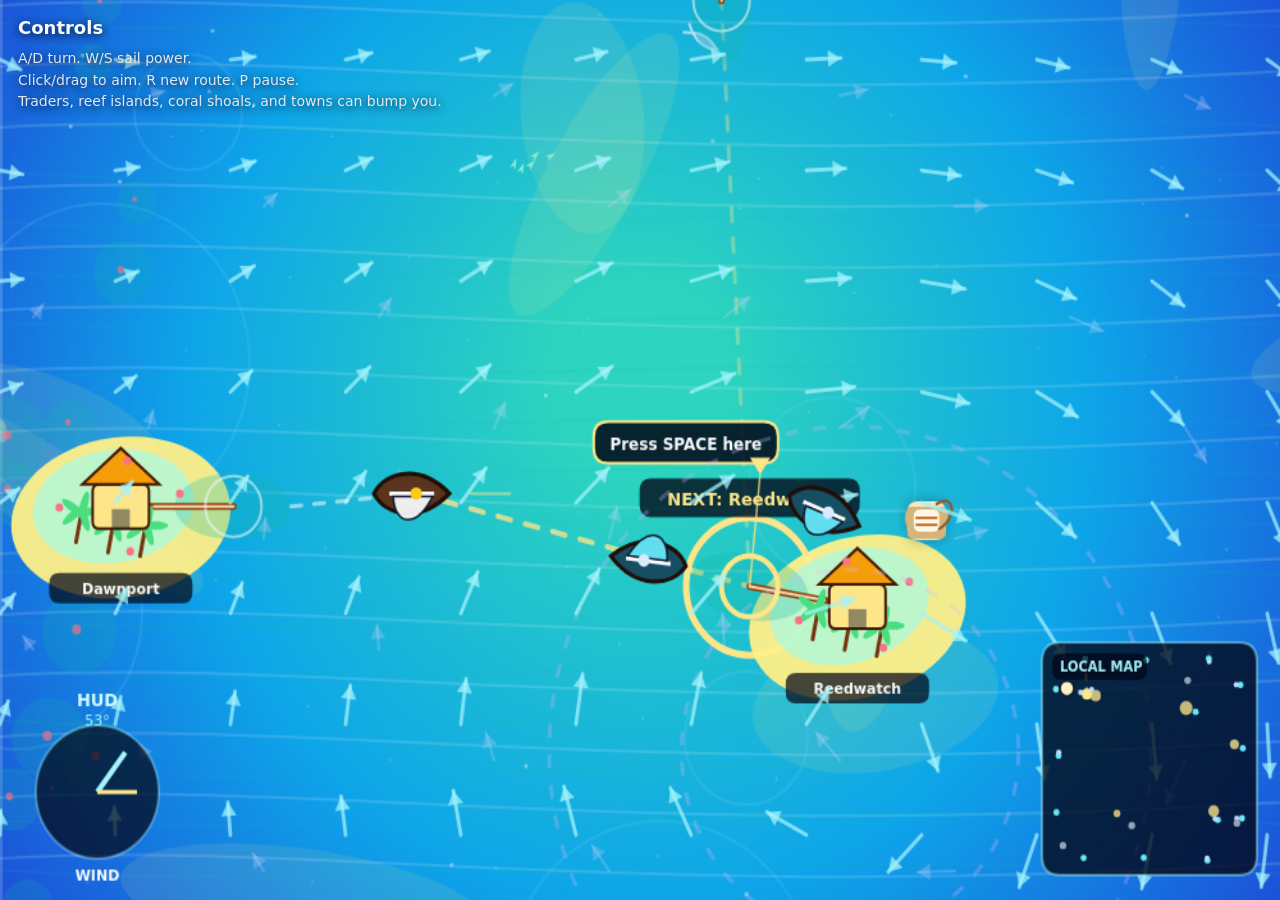
==== projects/Against the Wind/index.html @ 4e74e5d5 "Initial commit" ====
<!DOCTYPE html>
<html lang="en">
<head>
<meta charset="UTF-8" />
<meta name="viewport" content="width=device-width, initial-scale=1.0" />
<title>Against the Wind</title>
<style>
*{box-sizing:border-box}
body{margin:0;min-height:100vh;background:#020617;color:#e5e7eb;font-family:system-ui,-apple-system,BlinkMacSystemFont,"Segoe UI",sans-serif;overflow:hidden}
.app{position:relative;min-height:100vh}
.canvasWrap{position:absolute;inset:0}
canvas{width:100%;height:100%;display:block;background:#020617;cursor:crosshair}
.pageNote{position:absolute;left:18px;top:14px;z-index:2;pointer-events:none;max-width:min(460px,calc(100vw - 36px));color:#e2e8f0;text-shadow:0 2px 10px rgba(2,6,23,.9);font-size:14px;line-height:1.55;white-space:pre-line}
.pageNote strong{display:block;font-size:18px;color:#f8fafc;margin-bottom:6px}
</style>
</head>
<body>
<main class="app">
<section class="canvasWrap">
  <canvas id="game" width="1000" height="650"></canvas>
  <div class="pageNote"><strong>Controls</strong>A/D turn. W/S sail power.
Click/drag to aim. R new route. P pause.
Traders, reef islands, coral shoals, and towns can bump you.</div>
</section>
</main>

<script>
(function(){
'use strict';
var canvas=document.getElementById('game'),ctx=canvas.getContext('2d');
var VIEW_W=canvas.width,VIEW_H=canvas.height,WORLD=2800,EDGE=135,MAX_HULL=100,ROUTE_COUNT=7;
var ui={};
var st,keys={},mouse=false,last=performance.now(),peerPlayers={},playerId='p'+Math.random().toString(36).slice(2),mpChannel=null;
var SPECIAL_DOCKS={
Reedwatch:{kind:'resume',label:'Resume',icon:'scroll',url:window.SAILING_RESUME_URL||new URL('resume.html',location.href).href},
Northgate:{kind:'portfolio',label:'Portfolio',icon:'painting',url:window.SAILING_PORTFOLIO_URL||new URL('portfolio.html',location.href).href}
};
try{if(window.BroadcastChannel){mpChannel=new BroadcastChannel('against_wind_archipelago');mpChannel.onmessage=function(ev){var m=ev.data;if(!m||m.id===playerId)return;peerPlayers[m.id]={id:m.id,x:m.x,y:m.y,angle:m.angle,name:m.name||'Sailor',routeIndex:m.routeIndex||0,lastSeen:performance.now()/1000};};}}catch(e){mpChannel=null;}
function clamp(v,a,b){return Math.max(a,Math.min(b,v));}
function lerp(a,b,t){return a+(b-a)*t;}
function wrap(a){while(a>Math.PI)a-=Math.PI*2;while(a<-Math.PI)a+=Math.PI*2;return a;}
function vec(a){return{x:Math.cos(a),y:Math.sin(a)};}
function norm(v){var m=Math.hypot(v.x,v.y)||1;return{x:v.x/m,y:v.y/m};}
function d(a,b){return Math.hypot(a.x-b.x,a.y-b.y);}
function turn(a,b,m){return a+clamp(wrap(b-a),-m,m);}
function angleBetween(a,b){return Math.abs(wrap(Math.atan2(a.y,a.x)-Math.atan2(b.y,b.x)));}
function randSeed(seed){return function(){seed|=0;seed=seed+0x6D2B79F5|0;var t=Math.imul(seed^seed>>>15,1|seed);t=t+Math.imul(t^t>>>7,61|t)^t;return((t^t>>>14)>>>0)/4294967296;};}
function rr(x,y,w,h,r){ctx.beginPath();ctx.moveTo(x+r,y);ctx.lineTo(x+w-r,y);ctx.quadraticCurveTo(x+w,y,x+w,y+r);ctx.lineTo(x+w,y+h-r);ctx.quadraticCurveTo(x+w,y+h,x+w-r,y+h);ctx.lineTo(x+r,y+h);ctx.quadraticCurveTo(x,y+h,x,y+h-r);ctx.lineTo(x,y+r);ctx.quadraticCurveTo(x,y,x+r,y);ctx.closePath();}
function coastN(x){return EDGE+16*Math.sin(x/180)+8*Math.sin(x/72+1.7)+4*Math.sin(x/38);}
function coastS(x){return WORLD-EDGE+15*Math.sin(x/175+2.2)+8*Math.sin(x/80)+4*Math.sin(x/42+4);}
function coastW(y){return EDGE+16*Math.sin(y/175+.8)+8*Math.sin(y/75+2.5)+4*Math.sin(y/40);}
function coastE(y){return WORLD-EDGE+15*Math.sin(y/185+1.9)+8*Math.sin(y/78+3.1)+4*Math.sin(y/44);}
function sea(x,y,r){return x>r&&x<WORLD-r&&y>r&&y<WORLD-r;}
function msg(t,c){st.notes.unshift({text:t,color:c||'#fde68a',life:7});st.notes=st.notes.slice(0,6);}
function puff(x,y,n,c){for(var i=0;i<n;i++){var a=Math.random()*Math.PI*2,s=40+Math.random()*120;st.parts.push({x:x,y:y,vx:Math.cos(a)*s,vy:Math.sin(a)*s,life:.25+Math.random()*.55,color:c||'#a5f3fc'});}}
function pushLand(o,r){var hit=false,n;if(o.x<r){o.x=r;hit=true;}if(o.x>WORLD-r){o.x=WORLD-r;hit=true;}if(o.y<r){o.y=r;hit=true;}if(o.y>WORLD-r){o.y=WORLD-r;hit=true;}for(var i=0;i<st.islands.length;i++){var isl=st.islands[i],dd=Math.hypot(o.x-isl.x,o.y-isl.y),md=isl.r+r;if(dd<md){n=norm({x:o.x-isl.x,y:o.y-isl.y});o.x=isl.x+n.x*md;o.y=isl.y+n.y*md;hit=true;}}for(i=0;i<st.towns.length;i++){var tw=st.towns[i],td=Math.hypot(o.x-tw.x,o.y-tw.y),tm=34+r;if(td<tm){n=norm({x:o.x-tw.x,y:o.y-tw.y});o.x=tw.x+n.x*tm;o.y=tw.y+n.y*tm;hit=true;}}return hit;}
function makeWorld(seed){var R=randSeed(seed),towns=[],islands=[],marks=[];for(var i=0;i<190;i++){var side=Math.floor(R()*4),x=0,y=0;if(side===0){x=R()*WORLD;y=R()*coastN(x)*.9;}if(side===1){x=R()*WORLD;y=coastS(x)+R()*(WORLD-coastS(x));}if(side===2){y=R()*WORLD;x=R()*coastW(y)*.9;}if(side===3){y=R()*WORLD;x=coastE(y)+R()*(WORLD-coastE(y));}marks.push({x:x,y:y,r:3+R()*9,type:R()<.72?'tree':'rock'});}var fixed=[{x:700,y:640,r:68,town:1,name:'Reedwatch'},{x:1880,y:760,r:76,town:1,name:'High Cay'},{x:2220,y:2020,r:82,town:1,name:'Cedar Isle'},{x:980,y:2090,r:58,town:0,name:'Mist Shoal'},{x:2485,y:1210,r:54,town:0,name:'Gull Rocks'}];for(i=0;i<fixed.length;i++){var f=fixed[i];islands.push({x:f.name==='Reedwatch'?f.x:f.x+(R()-.5)*80,y:f.name==='Reedwatch'?f.y:f.y+(R()-.5)*80,r:f.name==='Reedwatch'?f.r:f.r+(R()-.5)*28,town:f.town,name:f.name});}function dock(x,y,side,idx){if(idx!==null){var is=islands[idx],v=norm({x:x-is.x,y:y-is.y});return{x:is.x+v.x*(is.r+48),y:is.y+v.y*(is.r+48)};}if(side==='north')return{x:x,y:coastN(x)+60};if(side==='south')return{x:x,y:coastS(x)-60};if(side==='west')return{x:coastW(y)+60,y:y};return{x:coastE(y)-60,y:y};}function add(name,x,y,side,idx){var dk=dock(x,y,side,idx);towns.push({id:towns.length,name:name,x:x,y:y,side:side,islandIndex:idx,dockX:dk.x,dockY:dk.y,color:['#fde68a','#a7f3d0','#bfdbfe','#c4b5fd','#fca5a5','#86efac'][towns.length%6]});}['Northgate','Frost Quay','Amberwatch'].forEach(function(n,i){var x=600+i*760+(R()-.5)*110;add(n,x,coastN(x)-28,'north',null);});['Southmere','Low Harbor','Ash Dock'].forEach(function(n,i){var x=560+i*800+(R()-.5)*110;add(n,x,coastS(x)+28,'south',null);});['Dawnport','Old Ferry','Reedmouth'].forEach(function(n,i){var y=560+i*760+(R()-.5)*100;add(n,coastW(y)-28,y,'west',null);});['Eastlight','Crown Pier','Salt Abbey'].forEach(function(n,i){var y=560+i*760+(R()-.5)*100;add(n,coastE(y)+28,y,'east',null);});islands.forEach(function(is,idx){if(!is.town)return;var a=is.name==='Reedwatch'?Math.atan2(560-is.y,230-is.x):R()*Math.PI*2;add(is.name,is.x+Math.cos(a)*is.r*.45,is.y+Math.sin(a)*is.r*.45,'island',idx);});return{towns:towns,islands:islands,marks:marks};}
function route(towns,R){var start=towns.find(function(t){return t.name==='Dawnport';})||towns[0],reed=towns.find(function(t){return t.name==='Reedwatch';}),north=towns.find(function(t){return t.name==='Northgate';}),list=towns.filter(function(t){return t.id!==start.id&&(!reed||t.id!==reed.id)&&(!north||t.id!==north.id);});for(var i=list.length-1;i>0;i--){var j=Math.floor(R()*(i+1)),tmp=list[i];list[i]=list[j];list[j]=tmp;}var seq=[];if(reed)seq.push(reed.id);if(north&&(!reed||north.id!==reed.id))seq.push(north.id);return seq.concat(list).slice(0,ROUTE_COUNT);}
function target(){return st.routeIndex>=st.route.length?null:st.towns.find(function(t){return t.id===st.route[st.routeIndex];});}
function reset(){var seed=Math.floor(Math.random()*999999),R=randSeed(seed),w=makeWorld(seed),start=w.towns.find(function(t){return t.name==='Dawnport';})||w.towns[0];st={seed:seed,time:0,towns:w.towns,islands:w.islands,marks:w.marks,route:route(w.towns,R),routeIndex:0,pos:{x:start.dockX+45,y:start.dockY},headingAngle:0,sailPower:1,hull:100,speed:0,speedState:'Reach',windStrength:1,cam:{x:0,y:0},windSight:true,paused:false,finished:false,anchored:false,anchorTown:null,reedPromptDone:false,trail:[],parts:[],tracers:[],traders:[],monsters:[],fishSchools:[],dolphins:[],whales:[],weatherEvents:[],weatherTimer:8,weatherAlert:'Clear',notes:[],notifications:[],bounces:0,lastBounce:-99,message:'Open archipelago. Uploaded-template sailing physics; wind is circular gyres.',messageTimer:5,tick:0,multiplayerTimer:0};st.trail=[{x:st.pos.x,y:st.pos.y}];spawnTracers(650);spawnTraders(8);/* sea monsters disabled for now */spawnMonsters(0);spawnMarineLife();updateCamera(1);updateUI();}
function cores(t){return[{x:610+Math.sin(t*.26)*150,y:640+Math.cos(t*.22)*105,r:470,power:1.10,spin:1},{x:1500+Math.cos(t*.25)*180,y:720+Math.sin(t*.28)*130,r:520,power:1.08,spin:-1},{x:760+Math.sin(t*.24)*125,y:2180+Math.cos(t*.20)*110,r:520,power:1.02,spin:-1},{x:1420+Math.sin(t*.31)*180,y:1780+Math.cos(t*.24)*135,r:510,power:1.00,spin:1},{x:2180+Math.cos(t*.30)*165,y:1840+Math.sin(t*.23)*145,r:500,power:1.02,spin:-1},{x:2260+Math.sin(t*.22)*125,y:1160+Math.cos(t*.20)*125,r:430,power:.88,spin:1}];}
function windAt(x,y,t,future){var tt=t+(future||0),vx=0,vy=0;
// Cleaner circular gyre field. Removed the twitchy diagonal lane term that made the lower-left feel weird.
cores(tt).forEach(function(s){var dx=x-s.x,dy=y-s.y,rr=Math.hypot(dx,dy)+38,inf=Math.exp(-(dx*dx+dy*dy)/(s.r*s.r))*s.power;vx+=-dy/rr*inf*s.spin*1.85;vy+=dx/rr*inf*s.spin*1.85;});
vx+=Math.sin(y/260+tt*.18)*.08+Math.sin((x+y)/620-tt*.16)*.05;
vy+=Math.cos(x/280-tt*.16)*.08+Math.cos((x-y)/700+tt*.13)*.05;
st.weatherEvents.forEach(function(e){var dx=x-e.x,dy=y-e.y,d2=dx*dx+dy*dy,inf=Math.exp(-d2/(e.r*e.r))*(e.power||1);if(e.type==='squall'){vx+=Math.cos(e.angle)*inf*1.6;vy+=Math.sin(e.angle)*inf*1.6;}if(e.type==='spout'){var iv=1/(Math.sqrt(d2)+25);vx+=-dy*iv*inf*e.spin*2.2;vy+=dx*iv*inf*e.spin*2.2;}if(e.type==='fog'){vx+=Math.sin((x+e.angle*30)/100)*inf*.25;vy+=Math.cos((y-e.angle*30)/100)*inf*.25;}if(e.type==='storm'){vx+=Math.cos(e.angle+Math.PI/2)*inf*.75;vy+=Math.sin(e.angle+Math.PI/2)*inf*.75;}});var m=Math.hypot(vx,vy)||1;return{x:vx/m,y:vy/m,strength:clamp(.48+m*.50,.35,1.55)};}
function sailingPerformance(h,w){var deg=angleBetween(h,w)*180/Math.PI;if(deg>158)return{mult:.04,label:'In Irons',noSail:1,deg:deg};if(deg>132)return{mult:lerp(.28,.72,(158-deg)/26),label:'Close-Hauled',noSail:clamp((deg-132)/26,0,1),deg:deg};if(deg>70)return{mult:1.12+Math.sin((deg-70)/62*Math.PI)*.28,label:'Reach',noSail:0,deg:deg};if(deg>28)return{mult:.9+Math.sin((deg-28)/42*Math.PI)*.12,label:'Broad Reach',noSail:0,deg:deg};return{mult:.62,label:'Running',noSail:0,deg:deg};}
function spawnTracers(n){for(var i=0;i<n;i++){var x,y,k=0;do{x=Math.random()*WORLD;y=Math.random()*WORLD;k++;}while(!sea(x,y,10)&&k<60);st.tracers.push({x:x,y:y,px:x,py:y,life:10+Math.random()*18});}}
function updateTracers(dt){st.tracers.forEach(function(tr){tr.px=tr.x;tr.py=tr.y;var w=windAt(tr.x,tr.y,st.time);tr.x+=w.x*w.strength*28*dt;tr.y+=w.y*w.strength*28*dt;tr.life-=dt;if(tr.life<=0||!sea(tr.x,tr.y,5)){var x,y,k=0;do{x=st.cam.x+Math.random()*VIEW_W;y=st.cam.y+Math.random()*VIEW_H;k++;}while(!sea(x,y,8)&&k<30);tr.x=x;tr.y=y;tr.px=x;tr.py=y;tr.life=10+Math.random()*18;}});}
function spawnTraders(n){for(var i=0;i<n;i++){var a=st.towns[Math.floor(Math.random()*st.towns.length)],b=st.towns[Math.floor(Math.random()*st.towns.length)];if(a.id===b.id)b=st.towns[(b.id+2)%st.towns.length];st.traders.push({x:a.dockX,y:a.dockY,angle:Math.random()*Math.PI*2,targetId:b.id});}}
function spawnMonsters(n){for(var i=0;i<n;i++){var x,y,k=0;do{x=400+Math.random()*(WORLD-800);y=400+Math.random()*(WORLD-800);k++;}while(!sea(x,y,80)&&k<40);st.monsters.push({x:x,y:y,angle:Math.random()*Math.PI*2,dive:2+Math.random()*5,attack:0});}}
function chooseTrader(s){var b=st.towns[Math.floor(Math.random()*st.towns.length)];s.targetId=b.id;}
function updateTraders(dt){st.traders.forEach(function(s){var t=st.towns.find(function(v){return v.id===s.targetId;})||st.towns[0],dd=Math.hypot(t.dockX-s.x,t.dockY-s.y);if(dd<65){chooseTrader(s);return;}s.angle=turn(s.angle,Math.atan2(t.dockY-s.y,t.dockX-s.x),1.85*dt);var dir=vec(s.angle),w=windAt(s.x,s.y,st.time),p=sailingPerformance(dir,w),spd=(42+20*p.mult)*clamp(w.strength,.55,1.25);s.x+=(dir.x*spd+w.x*w.strength*7)*dt;s.y+=(dir.y*spd+w.y*w.strength*7)*dt;if(pushLand(s,22))chooseTrader(s);if(!st.anchored&&d(s,st.pos)<48){var away=norm({x:st.pos.x-s.x,y:st.pos.y-s.y});st.pos.x+=away.x*18;st.pos.y+=away.y*18;s.x-=away.x*14;s.y-=away.y*14;bounce('Trader traffic bumped your hull.','#a5f3fc');puff(st.pos.x,st.pos.y,16,'#a5f3fc');}});}
function updateMonsters(dt){st.monsters.forEach(function(m){m.dive=Math.max(0,m.dive-dt);m.attack=Math.max(0,m.attack-dt);var desired=m.dive>0?m.angle+Math.sin(st.time+m.x*.01)*.25:Math.atan2(st.pos.y-m.y,st.pos.x-m.x);m.angle=turn(m.angle,desired,(m.dive>0?.45:1.05)*dt);var dir=vec(m.angle),w=windAt(m.x,m.y,st.time),spd=m.dive>0?38:72;m.x+=(dir.x*spd+w.x*w.strength*12)*dt;m.y+=(dir.y*spd+w.y*w.strength*12)*dt;pushLand(m,58);if(m.dive<=0&&d(m,st.pos)<75&&m.attack<=0){var away=norm({x:st.pos.x-m.x,y:st.pos.y-m.y});st.pos.x+=away.x*34;st.pos.y+=away.y*34;st.hull=clamp(st.hull-4,0,MAX_HULL);m.dive=1.5;m.attack=2.6;bounce('Sea monster strike — bounced off line.','#93c5fd');puff(st.pos.x,st.pos.y,34,'#93c5fd');}});}
function randomOpenWaterPoint(margin){
margin=margin||120;
for(var tries=0;tries<220;tries++){
var x=margin+Math.random()*(WORLD-margin*2);
var y=margin+Math.random()*(WORLD-margin*2);
var ok=sea(x,y,margin*.25);
for(var i=0;i<st.islands.length&&ok;i++){var is=st.islands[i];if(Math.hypot(x-is.x,y-is.y)<is.r+110)ok=false;}
for(i=0;i<st.towns.length&&ok;i++){var t=st.towns[i];if(Math.hypot(x-t.x,y-t.y)<95)ok=false;}
if(ok)return{x:x,y:y};
}
return{x:margin+Math.random()*(WORLD-margin*2),y:margin+Math.random()*(WORLD-margin*2)};
}
function spawnMarineLife(){
st.fishSchools=[];st.dolphins=[];st.whales=[];
for(var i=0;i<22;i++){var p=randomOpenWaterPoint(90);st.fishSchools.push({x:p.x,y:p.y,px:p.x,py:p.y,angle:Math.random()*Math.PI*2,speed:10+Math.random()*16,count:5+Math.floor(Math.random()*8),spread:18+Math.random()*26,color:Math.random()<.34?'#fef3c7':Math.random()<.66?'#fb7185':'#a7f3d0',wobble:Math.random()*Math.PI*2});}
for(i=0;i<8;i++){p=randomOpenWaterPoint(130);st.dolphins.push({x:p.x,y:p.y,angle:Math.random()*Math.PI*2,speed:28+Math.random()*16,turn:Math.random()*Math.PI*2,leap:Math.random()*Math.PI*2,size:.78+Math.random()*.35});}
for(i=0;i<4;i++){p=randomOpenWaterPoint(180);st.whales.push({x:p.x,y:p.y,angle:Math.random()*Math.PI*2,speed:10+Math.random()*7,turn:Math.random()*Math.PI*2,size:.88+Math.random()*.32,hit:0});}
}
function updateMarineLife(dt){
for(var i=0;i<st.fishSchools.length;i++){var s=st.fishSchools[i];s.px=s.x;s.py=s.y;s.wobble+=dt*(.9+s.speed*.025);s.angle+=Math.sin(st.time*.45+s.wobble)*.18*dt;var w=windAt(s.x,s.y,st.time);s.x+=(Math.cos(s.angle)*s.speed+w.x*w.strength*4)*dt;s.y+=(Math.sin(s.angle)*s.speed+w.y*w.strength*4)*dt;if(!sea(s.x,s.y,20)){var p=randomOpenWaterPoint(90);s.x=p.x;s.y=p.y;s.px=p.x;s.py=p.y;}}
for(i=0;i<st.dolphins.length;i++){var d=st.dolphins[i];d.leap+=dt*3.4;d.angle+=Math.sin(st.time*.55+d.turn)*.32*dt;w=windAt(d.x,d.y,st.time);d.x+=(Math.cos(d.angle)*d.speed+w.x*w.strength*5)*dt;d.y+=(Math.sin(d.angle)*d.speed+w.y*w.strength*5)*dt;if(!sea(d.x,d.y,40)){d.angle+=Math.PI*.85;d.x=clamp(d.x,50,WORLD-50);d.y=clamp(d.y,50,WORLD-50);}}
for(i=0;i<st.whales.length;i++){var whale=st.whales[i];whale.hit=Math.max(0,whale.hit-dt);whale.angle+=Math.sin(st.time*.23+whale.turn)*.18*dt;w=windAt(whale.x,whale.y,st.time);whale.x+=(Math.cos(whale.angle)*whale.speed+w.x*w.strength*3)*dt;whale.y+=(Math.sin(whale.angle)*whale.speed+w.y*w.strength*3)*dt;if(!sea(whale.x,whale.y,70)){whale.angle+=Math.PI*.75;whale.x=clamp(whale.x,75,WORLD-75);whale.y=clamp(whale.y,75,WORLD-75);}for(var j=0;j<st.islands.length;j++){var is=st.islands[j],minD=is.r+78*whale.size,dd=Math.hypot(whale.x-is.x,whale.y-is.y)||1;if(dd<minD){whale.x=is.x+(whale.x-is.x)/dd*minD;whale.y=is.y+(whale.y-is.y)/dd*minD;whale.angle+=Math.PI*.72;}}for(j=0;j<st.towns.length;j++){var tw=st.towns[j],md=82*whale.size,td=Math.hypot(whale.x-tw.x,whale.y-tw.y)||1;if(td<md){whale.x=tw.x+(whale.x-tw.x)/td*md;whale.y=tw.y+(whale.y-tw.y)/td*md;whale.angle+=Math.PI*.6;}}var hitR=44*whale.size;if(Math.hypot(st.pos.x-whale.x,st.pos.y-whale.y)<hitR+26){var away=norm({x:st.pos.x-whale.x,y:st.pos.y-whale.y});st.pos.x=clamp(whale.x+away.x*(hitR+29),35,WORLD-35);st.pos.y=clamp(whale.y+away.y*(hitR+29),35,WORLD-35);whale.hit=.22;if(st.time-(st.lastWhaleHit||0)>.65){st.lastWhaleHit=st.time;st.hull=clamp(st.hull-1.5,0,MAX_HULL);bounce('You bumped a whale — huge, gentle, and very solid.','#93c5fd');puff(st.pos.x,st.pos.y,18,'#bfdbfe');}}}
}
function drawMarineLife(){
ctx.save();
for(var i=0;i<st.fishSchools.length;i++){var s=st.fishSchools[i];if(s.x<st.cam.x-100||s.x>st.cam.x+VIEW_W+100||s.y<st.cam.y-100||s.y>st.cam.y+VIEW_H+100)continue;ctx.save();ctx.translate(s.x,s.y);ctx.rotate(s.angle);for(var k=0;k<s.count;k++){var a=s.wobble+k*6.283/s.count,fx=Math.cos(a)*s.spread*(.55+.25*Math.sin(st.time+k)),fy=Math.sin(a*1.2)*s.spread*.42;ctx.save();ctx.translate(fx,fy);ctx.rotate(Math.sin(a+st.time)*.35);ctx.globalAlpha=.78;ctx.fillStyle=s.color;ctx.beginPath();ctx.moveTo(5,0);ctx.lineTo(-3,-2.4);ctx.lineTo(-1,0);ctx.lineTo(-3,2.4);ctx.closePath();ctx.fill();ctx.restore();}ctx.restore();}
for(i=0;i<st.dolphins.length;i++){var d=st.dolphins[i];if(d.x<st.cam.x-140||d.x>st.cam.x+VIEW_W+140||d.y<st.cam.y-140||d.y>st.cam.y+VIEW_H+140)continue;var leap=(Math.sin(d.leap)+1)*.5;ctx.save();ctx.translate(d.x,d.y-leap*9);ctx.rotate(d.angle);ctx.globalAlpha=.72+leap*.22;ctx.fillStyle='#93c5fd';ctx.strokeStyle='#dbeafe';ctx.lineWidth=2;ctx.beginPath();ctx.moveTo(-13*d.size,0);ctx.quadraticCurveTo(-4*d.size,-8*d.size,14*d.size,-2*d.size);ctx.quadraticCurveTo(3*d.size,7*d.size,-13*d.size,0);ctx.fill();ctx.stroke();ctx.beginPath();ctx.moveTo(-13*d.size,0);ctx.lineTo(-21*d.size,-5*d.size);ctx.moveTo(-13*d.size,0);ctx.lineTo(-21*d.size,5*d.size);ctx.stroke();ctx.restore();}
for(i=0;i<st.whales.length;i++){var w=st.whales[i];if(w.x<st.cam.x-210||w.x>st.cam.x+VIEW_W+210||w.y<st.cam.y-210||w.y>st.cam.y+VIEW_H+210)continue;ctx.save();ctx.translate(w.x,w.y);ctx.rotate(w.angle);var sz=w.size;ctx.fillStyle=w.hit>0?'#dbeafe':'#334155';ctx.strokeStyle='#cbd5e1';ctx.lineWidth=2;ctx.beginPath();ctx.ellipse(0,0,46*sz,21*sz,0,0,Math.PI*2);ctx.fill();ctx.stroke();ctx.beginPath();ctx.moveTo(-38*sz,0);ctx.lineTo(-58*sz,-13*sz);ctx.lineTo(-50*sz,0);ctx.lineTo(-58*sz,13*sz);ctx.closePath();ctx.fill();ctx.stroke();ctx.fillStyle='#94a3b8';ctx.beginPath();ctx.ellipse(16*sz,-4*sz,18*sz,9*sz,0,0,Math.PI*2);ctx.fill();ctx.fillStyle='#0f172a';ctx.beginPath();ctx.arc(25*sz,-4*sz,2.5*sz,0,Math.PI*2);ctx.fill();ctx.restore();}
ctx.restore();
}
function updateMultiplayer(dt){st.multiplayerTimer=(st.multiplayerTimer||0)+dt;if(st.multiplayerTimer>0.09){st.multiplayerTimer=0;if(mpChannel){mpChannel.postMessage({id:playerId,x:st.pos.x,y:st.pos.y,angle:st.headingAngle,routeIndex:st.routeIndex,name:'Sailor'});}}var now=performance.now()/1000;Object.keys(peerPlayers).forEach(function(id){if(now-peerPlayers[id].lastSeen>3)delete peerPlayers[id];});}
function drawOtherPlayers(){Object.keys(peerPlayers).forEach(function(id){var p=peerPlayers[id];if(p.x<st.cam.x-80||p.x>st.cam.x+VIEW_W+80||p.y<st.cam.y-80||p.y>st.cam.y+VIEW_H+80)return;drawBoat(p.x,p.y,p.angle,'friendly','Reach');ctx.save();ctx.fillStyle='rgba(2,6,23,.72)';rr(p.x-33,p.y-56,66,20,7);ctx.fill();ctx.fillStyle='#f472b6';ctx.font='800 11px system-ui';ctx.textAlign='center';ctx.fillText('PLAYER',p.x,p.y-42);ctx.restore();});}
function spawnWeather(){var x,y,k=0;do{x=300+Math.random()*(WORLD-600);y=300+Math.random()*(WORLD-600);k++;}while(!sea(x,y,50)&&k<40);var a=Math.random()*Math.PI*2,r=Math.random(),e;if(r<.32)e={type:'squall',short:'Squall',name:'Black Squall',x:x,y:y,r:260,life:18,maxLife:18,angle:a,vx:Math.cos(a)*24,vy:Math.sin(a)*24,power:2.2};else if(r<.58)e={type:'spout',short:'Spout',name:'Waterspout',x:x,y:y,r:225,life:16,maxLife:16,angle:a,vx:Math.cos(a)*18,vy:Math.sin(a)*18,power:2.6,spin:Math.random()<.5?-1:1};else if(r<.80)e={type:'fog',short:'Fog',name:'Fog Bank',x:x,y:y,r:310,life:22,maxLife:22,angle:a,vx:Math.cos(a)*16,vy:Math.sin(a)*16,power:.8};else e={type:'storm',short:'Storm',name:'Lightning Storm',x:x,y:y,r:280,life:20,maxLife:20,angle:a,vx:Math.cos(a)*20,vy:Math.sin(a)*20,power:1.5,strikeTimer:1.2};st.weatherEvents.push(e);st.weatherEvents=st.weatherEvents.slice(-4);st.weatherTimer=9+Math.random()*10;msg(e.name+' forming over the sea.','#c4b5fd');}
function updateWeather(dt){st.weatherTimer-=dt;if(st.weatherTimer<=0)spawnWeather();var active=[];st.weatherEvents.forEach(function(e){e.life-=dt;e.x+=e.vx*dt;e.y+=e.vy*dt;e.angle+=dt*2.2;if(!sea(e.x,e.y,70)){e.vx*=-.6;e.vy*=-.6;}var dd=d(e,st.pos);if(dd<e.r){var q=1-dd/e.r;active.push(e.short);if(e.type==='squall')st.hull=clamp(st.hull-q*1.6*dt,0,MAX_HULL);if(!st.anchored&&e.type==='spout'){var pull=norm({x:e.x-st.pos.x,y:e.y-st.pos.y}),tan={x:-pull.y*e.spin,y:pull.x*e.spin};st.pos.x+=(pull.x*55+tan.x*72)*q*dt;st.pos.y+=(pull.y*55+tan.y*72)*q*dt;}if(!st.anchored&&e.type==='storm'){e.strikeTimer-=dt;if(e.strikeTimer<=0){e.strikeTimer=1+Math.random()*1.4;st.hull=clamp(st.hull-(3+q*6),0,MAX_HULL);puff(st.pos.x,st.pos.y,34,'#fde68a');bounce('Lightning storm knocked you away.','#fde68a');}}}});st.weatherEvents=st.weatherEvents.filter(function(e){return e.life>0;});st.weatherAlert=active.length?Array.from(new Set(active)).join(', '):(st.weatherEvents.length?'Nearby':'Clear');}
function bounce(t,c){if(st.time-st.lastBounce>.35){st.lastBounce=st.time;st.bounces++;st.message=t;st.messageTimer=3;msg(t,c);}}
function completeWaypoint(){var t=target();if(!t)return;if(Math.hypot(st.pos.x-t.dockX,st.pos.y-t.dockY)<72){st.routeIndex++;st.message=t.name+' reached. Next waypoint updated.';st.messageTimer=4;msg(t.name+' reached.','#86efac');puff(t.dockX,t.dockY,60,'#86efac');if(st.routeIndex>=st.route.length){st.finished=true;st.message='Route complete. Archipelago crossed town by town.';st.messageTimer=999;msg('Full route complete.','#fde68a');}}}
function update(dt){if(st.paused||st.finished)return;st.time+=dt;st.tick++;st.messageTimer=Math.max(0,st.messageTimer-dt);if(st.messageTimer<=0)st.message='Angle matters like the uploaded prototype. Circular gyres replace the old straight wind.';updateWeather(dt);updateTracers(dt);updateTraders(dt);updateMarineLife(dt);updateMultiplayer(dt);/* sea monsters disabled for now: updateMonsters(dt); */if(st.anchored){st.speed=0;st.speedState='Anchored';st.windStrength=windAt(st.pos.x,st.pos.y,st.time).strength;}else{if(keys.arrowleft||keys.a)st.headingAngle-=2.4*dt;if(keys.arrowright||keys.d)st.headingAngle+=2.4*dt;if(keys.arrowup||keys.w)st.sailPower=clamp(st.sailPower+1.4*dt,.25,1.2);if(keys.arrowdown||keys.s)st.sailPower=clamp(st.sailPower-1.8*dt,.15,1.2);var heading=vec(st.headingAngle),w=windAt(st.pos.x,st.pos.y,st.time),p=sailingPerformance(heading,w);st.speed=70*p.mult*w.strength*st.sailPower;st.speedState=p.label;st.windStrength=w.strength;st.pos.x+=(heading.x*st.speed+w.x*w.strength*9)*dt;st.pos.y+=(heading.y*st.speed+w.y*w.strength*9)*dt;if(pushLand(st.pos,31)){st.hull=clamp(st.hull-.8,0,MAX_HULL);bounce('Land collision — bounced off patterned coast or island.','#fca5a5');puff(st.pos.x,st.pos.y,18,'#fca5a5');}}if(st.tick%5===0){st.trail.push({x:st.pos.x,y:st.pos.y});if(st.trail.length>220)st.trail.shift();}st.parts.forEach(function(p){p.x+=p.vx*dt;p.y+=p.vy*dt;p.life-=dt;p.vx*=.96;p.vy*=.96;});st.parts=st.parts.filter(function(p){return p.life>0;});st.notes=st.notes.filter(function(n){n.life-=dt;return n.life>0;});st.hull=clamp(st.hull+dt*.15,0,MAX_HULL);completeWaypoint();updateCamera(dt);}
function updateCamera(dt){var tx=clamp(st.pos.x-VIEW_W*.45,0,WORLD-VIEW_W),ty=clamp(st.pos.y-VIEW_H*.55,0,WORLD-VIEW_H);st.cam.x=lerp(st.cam.x,tx,clamp(dt*5,0,1));st.cam.y=lerp(st.cam.y,ty,clamp(dt*5,0,1));}
function draw(){ctx.clearRect(0,0,VIEW_W,VIEW_H);drawWater();ctx.save();ctx.translate(-st.cam.x,-st.cam.y);drawLand();drawPattern();drawTracers();drawMarineLife();drawRoute();drawWeather();drawIslandsAndTowns();if(st.windSight)drawWindSight();drawTrail();drawSeaMonsters();drawFriendlySailors();drawOtherPlayers();/* sea monsters disabled for now: drawSeaMonsters(); */drawBoat(st.pos.x,st.pos.y,st.headingAngle,'player',st.speedState);drawParticles();ctx.restore();drawCompass();drawMiniMap();}
function drawWater(){var g=ctx.createRadialGradient(VIEW_W*.5,VIEW_H*.42,70,VIEW_W*.5,VIEW_H*.52,VIEW_W*.82);g.addColorStop(0,'#2dd4bf');g.addColorStop(.38,'#0ea5e9');g.addColorStop(.72,'#1d4ed8');g.addColorStop(1,'#0f172a');ctx.fillStyle=g;ctx.fillRect(0,0,VIEW_W,VIEW_H);ctx.save();ctx.strokeStyle='rgba(224,242,254,.16)';ctx.lineWidth=2;for(var i=-4;i<18;i++){var y=80+i*44+((st.time*12)%44);ctx.beginPath();ctx.moveTo(-70,y);ctx.bezierCurveTo(220,y-28,455,y+34,1060,y-5);ctx.stroke();}ctx.strokeStyle='rgba(20,184,166,.12)';ctx.lineWidth=1.5;for(i=-3;i<20;i++){var y2=40+i*36+((st.time*7)%36);ctx.beginPath();ctx.moveTo(-40,y2);ctx.bezierCurveTo(260,y2+22,520,y2-18,1040,y2+7);ctx.stroke();}ctx.restore();}
function drawLand(){ctx.save();
// Open ocean: no enclosing inland-sea wall. Only reefs, beaches, town cays, and islands.
ctx.fillStyle='rgba(254,240,138,.10)';
for(var i=0;i<80;i++){var px=(i*431+st.seed%997)%WORLD,py=(i*719+st.seed%577)%WORLD;ctx.beginPath();ctx.ellipse(px,py,60+((i*17)%90),18+((i*11)%34),Math.sin(i)*Math.PI,0,Math.PI*2);ctx.fill();}
ctx.strokeStyle='rgba(125,211,252,.16)';ctx.lineWidth=2;
for(i=0;i<45;i++){px=(i*503+st.seed%887)%WORLD;py=(i*271+st.seed%463)%WORLD;ctx.beginPath();ctx.arc(px,py,42+((i*23)%90),0,Math.PI*2);ctx.stroke();}
ctx.strokeStyle='rgba(255,255,255,.18)';ctx.lineWidth=4;ctx.strokeRect(0,0,WORLD,WORLD);
ctx.restore();}
function drawPattern(){ctx.save();st.marks.forEach(function(m){if(m.x<st.cam.x-50||m.x>st.cam.x+VIEW_W+50||m.y<st.cam.y-50||m.y>st.cam.y+VIEW_H+50)return;if(m.type==='tree'){ctx.fillStyle='rgba(20,184,166,.18)';ctx.beginPath();ctx.arc(m.x,m.y,m.r*2.8,0,Math.PI*2);ctx.fill();ctx.fillStyle='rgba(251,113,133,.65)';ctx.beginPath();ctx.arc(m.x-2,m.y-2,Math.max(1.5,m.r*.34),0,Math.PI*2);ctx.fill();}else{ctx.fillStyle='rgba(254,243,199,.36)';ctx.beginPath();ctx.ellipse(m.x,m.y,m.r*1.8,m.r*.8,Math.sin(m.x)*1.5,0,Math.PI*2);ctx.fill();ctx.fillStyle='rgba(45,212,191,.35)';ctx.beginPath();ctx.arc(m.x+m.r*.35,m.y-m.r*.2,Math.max(1.5,m.r*.30),0,Math.PI*2);ctx.fill();}});ctx.restore();}
function drawRoute(){var t=target();ctx.save();ctx.setLineDash([10,12]);ctx.lineWidth=4;ctx.lineCap='round';ctx.strokeStyle='rgba(253,230,138,.78)';ctx.beginPath();ctx.moveTo(st.pos.x,st.pos.y);if(t)ctx.lineTo(t.dockX,t.dockY);ctx.stroke();ctx.strokeStyle='rgba(253,230,138,.36)';ctx.lineWidth=3;ctx.beginPath();var started=false;for(var i=st.routeIndex;i<st.route.length;i++){var town=st.towns.find(function(x){return x.id===st.route[i];});if(!town)continue;if(!started){ctx.moveTo(town.dockX,town.dockY);started=true;}else ctx.lineTo(town.dockX,town.dockY);}ctx.stroke();ctx.setLineDash([]);if(t){ctx.strokeStyle='#fde68a';ctx.lineWidth=5;ctx.beginPath();ctx.arc(t.dockX,t.dockY,46+Math.sin(st.time*5)*5,0,Math.PI*2);ctx.stroke();ctx.fillStyle='rgba(2,6,23,.78)';rr(t.dockX-86,t.dockY-78,172,28,9);ctx.fill();ctx.fillStyle='#fde68a';ctx.font='900 13px system-ui';ctx.textAlign='center';ctx.fillText('NEXT: '+t.name,t.dockX,t.dockY-59);}ctx.restore();}
function drawTracers(){ctx.save();ctx.lineWidth=1.4;ctx.lineCap='round';for(var i=0;i<st.tracers.length;i++){var tr=st.tracers[i],a=.10+.18*clamp(tr.life/16,0,1);ctx.strokeStyle='rgba(165,243,252,'+a+')';ctx.beginPath();ctx.moveTo(tr.px,tr.py);ctx.lineTo(tr.x,tr.y);ctx.stroke();if(i%6===0){ctx.fillStyle='rgba(248,250,252,'+(a+.05)+')';ctx.beginPath();ctx.arc(tr.x,tr.y,1.6,0,Math.PI*2);ctx.fill();}}ctx.restore();}
function drawIslandsAndTowns(){st.islands.forEach(function(is){if(is.town)return;ctx.save();var rot=Math.sin(is.x)*.5;ctx.fillStyle='rgba(254,240,138,.95)';ctx.beginPath();ctx.ellipse(is.x,is.y,is.r*1.32,is.r*1.02,rot,0,Math.PI*2);ctx.fill();ctx.fillStyle='rgba(187,247,208,.94)';ctx.strokeStyle='#fef3c7';ctx.lineWidth=3;ctx.beginPath();ctx.ellipse(is.x,is.y,is.r*1.02,is.r*.78,rot,0,Math.PI*2);ctx.fill();ctx.stroke();ctx.fillStyle='#4ade80';ctx.beginPath();ctx.ellipse(is.x-is.r*.12,is.y-is.r*.08,is.r*.55,is.r*.36,rot+.4,0,Math.PI*2);ctx.fill();ctx.fillStyle='rgba(251,113,133,.75)';for(var f=0;f<4;f++){ctx.beginPath();ctx.arc(is.x+Math.cos(f*1.7)*is.r*.42,is.y+Math.sin(f*1.7)*is.r*.28,3.5,0,Math.PI*2);ctx.fill();}ctx.restore();});st.towns.forEach(drawTown);}
function drawTown(t){ctx.save();
var isTarget=t.id===st.route[st.routeIndex];
var ang=Math.atan2(t.dockY-t.y,t.dockX-t.x);
// Every town gets a little tropical harbor cay so the world feels like an archipelago, not an inland sea.
ctx.fillStyle='rgba(254,240,138,.95)';
ctx.beginPath();ctx.ellipse(t.x,t.y+8,86,58,Math.sin(t.id)*.45,0,Math.PI*2);ctx.fill();
ctx.fillStyle='rgba(187,247,208,.94)';
ctx.beginPath();ctx.ellipse(t.x-6,t.y,63,41,Math.sin(t.id)*.45,0,Math.PI*2);ctx.fill();
ctx.fillStyle='rgba(20,184,166,.28)';
ctx.beginPath();ctx.ellipse(t.dockX,t.dockY,46,24,ang,0,Math.PI*2);ctx.fill();
// Dock / pier
ctx.strokeStyle='#92400e';ctx.lineWidth=5;ctx.lineCap='round';ctx.beginPath();ctx.moveTo(t.x+Math.cos(ang)*22,t.y+Math.sin(ang)*22);ctx.lineTo(t.dockX,t.dockY);ctx.stroke();
ctx.strokeStyle='rgba(254,243,199,.85)';ctx.lineWidth=2;ctx.beginPath();ctx.moveTo(t.x+Math.cos(ang)*26,t.y+Math.sin(ang)*26);ctx.lineTo(t.dockX,t.dockY);ctx.stroke();
ctx.strokeStyle=isTarget?'#fde68a':'rgba(248,250,252,.55)';ctx.lineWidth=isTarget?4:2;ctx.beginPath();ctx.arc(t.dockX,t.dockY,22,0,Math.PI*2);ctx.stroke();
// Palm clusters
for(var p=0;p<3;p++){var px=t.x-35+p*25,py=t.y+18+Math.sin(p+t.id)*8;ctx.strokeStyle='#78350f';ctx.lineWidth=3;ctx.beginPath();ctx.moveTo(px,py+10);ctx.lineTo(px+4,py-10);ctx.stroke();ctx.fillStyle='#4ade80';for(var q=0;q<5;q++){ctx.beginPath();ctx.ellipse(px+4+Math.cos(q*1.25)*8,py-12+Math.sin(q*1.25)*5,10,3,q*1.25,0,Math.PI*2);ctx.fill();}}
// Houses
ctx.fillStyle=t.color;ctx.strokeStyle='#451a03';ctx.lineWidth=2;rr(t.x-22,t.y-16,44,32,5);ctx.fill();ctx.stroke();
ctx.beginPath();ctx.moveTo(t.x-30,t.y-16);ctx.lineTo(t.x,t.y-42);ctx.lineTo(t.x+30,t.y-16);ctx.closePath();ctx.fillStyle='#f59e0b';ctx.fill();ctx.stroke();
ctx.fillStyle='#0f172a';ctx.globalAlpha=.45;ctx.fillRect(t.x-7,t.y+2,14,14);ctx.globalAlpha=1;
// Flowers / coral pixels around settlement
ctx.fillStyle='#fb7185';for(var f=0;f<4;f++){ctx.beginPath();ctx.arc(t.x+Math.cos(f*1.7+t.id)*48,t.y+Math.sin(f*1.7+t.id)*33,3,0,Math.PI*2);ctx.fill();}
ctx.fillStyle='rgba(2,6,23,.72)';rr(t.x-56,t.y+48,112,22,8);ctx.fill();
ctx.fillStyle='#f8fafc';ctx.font='800 11px system-ui';ctx.textAlign='center';ctx.fillText(t.name,t.x,t.y+63);
drawTownIcon(t);
drawDockPrompt(t);
ctx.restore();}
function drawTownIcon(t){var s=SPECIAL_DOCKS[t.name];if(!s)return;ctx.save();var bob=Math.sin(st.time*3+t.x*.01)*4,ix=t.x+54,iy=t.y-58+bob;if(s.icon==='scroll'){ctx.translate(ix,iy);ctx.shadowColor='rgba(15,23,42,.35)';ctx.shadowBlur=10;ctx.fillStyle='#f6e7bd';rr(-15,-14,30,28,8);ctx.fill();ctx.shadowBlur=0;ctx.fillStyle='#d6b37a';ctx.beginPath();ctx.moveTo(-14,-10);ctx.quadraticCurveTo(-20,-2,-14,6);ctx.quadraticCurveTo(-18,13,-8,13);ctx.lineTo(8,13);ctx.quadraticCurveTo(18,13,14,6);ctx.quadraticCurveTo(20,-2,14,-10);ctx.fill();ctx.fillStyle='#fff7e6';rr(-10,-8,20,16,5);ctx.fill();ctx.strokeStyle='#b45309';ctx.lineWidth=1.5;ctx.beginPath();ctx.moveTo(-8,-2);ctx.lineTo(8,-2);ctx.moveTo(-8,3);ctx.lineTo(8,3);ctx.stroke();ctx.strokeStyle='#8b5a2b';ctx.lineWidth=2;ctx.beginPath();ctx.moveTo(8,-12);ctx.quadraticCurveTo(18,-18,20,-8);ctx.quadraticCurveTo(18,2,10,6);ctx.stroke();}else{ctx.translate(ix,iy);ctx.shadowColor='rgba(15,23,42,.35)';ctx.shadowBlur=10;ctx.fillStyle='#8b5e34';rr(-20,-16,40,32,6);ctx.fill();ctx.shadowBlur=0;ctx.fillStyle='#d4a373';rr(-15,-11,30,22,4);ctx.fill();ctx.strokeStyle='#f8fafc';ctx.lineWidth=1.5;ctx.beginPath();ctx.moveTo(-12,8);ctx.lineTo(-8,-1);ctx.lineTo(-2,5);ctx.lineTo(4,-6);ctx.lineTo(12,4);ctx.stroke();ctx.fillStyle='#fef3c7';ctx.beginPath();ctx.arc(8,-5,3,0,Math.PI*2);ctx.fill();ctx.fillStyle='#7c2d12';ctx.strokeStyle='#fbbf24';ctx.lineWidth=1.5;ctx.strokeRect(-19,-15,38,30);ctx.strokeRect(-14,-10,28,20);ctx.font='900 8px Georgia,serif';ctx.textAlign='center';ctx.fillText('portfolio',0,18);}if(Math.hypot(st.pos.x-t.dockX,st.pos.y-t.dockY)<110){ctx.fillStyle='rgba(2,6,23,.78)';rr(-52,22,104,20,7);ctx.fill();ctx.fillStyle='#f8fafc';ctx.font='800 10px system-ui';ctx.textAlign='center';ctx.fillText(s.label.toLowerCase(),0,36);ctx.fillText('open',0,48);}ctx.restore();}
function drawDockPrompt(t){if(t.name!=='Reedwatch'||st.reedPromptDone)return;var dDock=Math.hypot(st.pos.x-t.dockX,st.pos.y-t.dockY);var bob=Math.sin(st.time*6+t.x*.02)*7,px=t.x-134,py=t.y-118+bob,dPrompt=Math.hypot(st.pos.x-px,st.pos.y-py);if(dDock<150||dPrompt<90){st.reedPromptDone=true;return;}ctx.save();ctx.translate(px,py);ctx.fillStyle='rgba(2,6,23,.86)';rr(-72,-16,144,30,11);ctx.fill();ctx.strokeStyle='#fde68a';ctx.lineWidth=2;ctx.stroke();ctx.fillStyle='#f8fafc';ctx.font='900 12px system-ui';ctx.textAlign='center';ctx.fillText('Press SPACE here',0,4);ctx.fillStyle='#fde68a';ctx.beginPath();ctx.moveTo(58,22);ctx.lineTo(66,10);ctx.lineTo(50,10);ctx.closePath();ctx.fill();ctx.beginPath();ctx.moveTo(58,22);ctx.lineTo(t.dockX-px,t.dockY-py);ctx.strokeStyle='rgba(253,230,138,.75)';ctx.lineWidth=1.5;ctx.stroke();ctx.restore();}
function drawWindSight(){ctx.save();cores(st.time).forEach(function(s){ctx.strokeStyle=s.spin>0?'rgba(216,180,254,.28)':'rgba(125,211,252,.26)';ctx.lineWidth=3;ctx.setLineDash([10,12]);ctx.beginPath();ctx.arc(s.x,s.y,s.r*.28,0,Math.PI*2);ctx.stroke();ctx.beginPath();ctx.arc(s.x,s.y,s.r*.5,0,Math.PI*2);ctx.stroke();});ctx.setLineDash([]);var sx=Math.floor(st.cam.x/90)*90-90,ex=st.cam.x+VIEW_W+120,sy=Math.floor(st.cam.y/80)*80-80,ey=st.cam.y+VIEW_H+120,i=0;for(var y=sy;y<=ey;y+=80)for(var x=sx;x<=ex;x+=90){drawArrow(x,y,windAt(x,y,st.time),false);if(i%3===0)drawArrow(x+26,y+26,windAt(x,y,st.time,6),true);i++;}ctx.restore();}
function drawArrow(x,y,w,ghost){var len=ghost?24:32,a=ghost?.25:.74,x2=x+w.x*len*w.strength,y2=y+w.y*len*w.strength;ctx.save();ctx.globalAlpha=a;ctx.strokeStyle=ghost?'#ddd6fe':'#a5f3fc';ctx.fillStyle=ctx.strokeStyle;ctx.lineWidth=ghost?2:2.8;ctx.lineCap='round';ctx.beginPath();ctx.moveTo(x,y);ctx.lineTo(x2,y2);ctx.stroke();ctx.beginPath();ctx.moveTo(x2,y2);ctx.lineTo(x2-w.x*10-w.y*6,y2-w.y*10+w.x*6);ctx.lineTo(x2-w.x*10+w.y*6,y2-w.y*10-w.x*6);ctx.closePath();ctx.fill();ctx.restore();}
function drawWeather(){ctx.save();st.weatherEvents.forEach(function(e){var age=e.life/e.maxLife,r=e.r*(1+Math.sin(st.time*5+e.x*.01)*.04);if(e.type==='squall'){ctx.fillStyle='rgba(15,23,42,'+(.45*age)+')';ctx.beginPath();ctx.arc(e.x,e.y,r,0,Math.PI*2);ctx.fill();}if(e.type==='spout'){ctx.strokeStyle='rgba(216,180,254,'+(.72*age)+')';ctx.lineWidth=4;ctx.setLineDash([10,8]);for(var k=0;k<4;k++){ctx.beginPath();ctx.arc(e.x,e.y,r*(.18+k*.16),e.angle+k,e.angle+k+Math.PI*1.4);ctx.stroke();}ctx.setLineDash([]);}if(e.type==='fog'){ctx.fillStyle='rgba(226,232,240,'+(.22*age)+')';ctx.beginPath();ctx.arc(e.x,e.y,r,0,Math.PI*2);ctx.fill();}if(e.type==='storm'){ctx.fillStyle='rgba(30,41,59,'+(.36*age)+')';ctx.beginPath();ctx.arc(e.x,e.y,r,0,Math.PI*2);ctx.fill();ctx.strokeStyle='rgba(253,224,71,'+(.65*age)+')';ctx.lineWidth=3;for(var i=0;i<5;i++){var aa=e.angle+i*1.25,px=e.x+Math.cos(aa)*r*.25,py=e.y+Math.sin(aa)*r*.25;ctx.beginPath();ctx.moveTo(px,py);ctx.lineTo(px+Math.cos(aa+.5)*45,py+Math.sin(aa+.5)*45);ctx.lineTo(px+Math.cos(aa-.2)*80,py+Math.sin(aa-.2)*80);ctx.stroke();}}ctx.fillStyle='rgba(2,6,23,.72)';rr(e.x-54,e.y-r-28,108,22,8);ctx.fill();ctx.fillStyle='#f8fafc';ctx.font='800 12px system-ui';ctx.textAlign='center';ctx.fillText(e.name,e.x,e.y-r-13);});ctx.restore();}
function drawTrail(){if(st.trail.length<2)return;ctx.save();ctx.strokeStyle='rgba(248,250,252,.55)';ctx.lineWidth=3;ctx.setLineDash([8,10]);ctx.lineCap='round';ctx.beginPath();ctx.moveTo(st.trail[0].x,st.trail[0].y);st.trail.slice(1).forEach(function(p){ctx.lineTo(p.x,p.y);});ctx.stroke();ctx.restore();}
function drawFriendlySailors(){st.traders.forEach(function(s){drawBoat(s.x,s.y,s.angle,'friendly','Reach');});}
function drawSeaMonsters(){st.monsters.forEach(function(m){ctx.save();ctx.globalAlpha=m.dive>0?.45:1;ctx.translate(m.x,m.y);ctx.rotate(m.angle+Math.PI/2);ctx.fillStyle='#172554';ctx.strokeStyle='#93c5fd';ctx.lineWidth=3;ctx.beginPath();ctx.moveTo(0,-60);ctx.bezierCurveTo(55,-18,48,48,0,82);ctx.bezierCurveTo(-48,48,-55,-18,0,-60);ctx.closePath();ctx.fill();ctx.stroke();ctx.restore();});}
function drawBoat(x,y,a,type,sailState){var angle=a+Math.PI/2,hull=type==='friendly'?'#164e63':'#5b341e',sail=type==='friendly'?'#67e8f9':'#f8fafc';if(type==='player'){if(sailState==='Reach')sail='#bef264';if(sailState==='Close-Hauled')sail='#fbbf24';if(sailState==='In Irons')sail='#f97316';}ctx.save();ctx.translate(x,y);ctx.rotate(angle);if(type==='player'){ctx.strokeStyle='rgba(253,230,138,.55)';ctx.lineWidth=2;ctx.beginPath();ctx.moveTo(0,-42);ctx.lineTo(0,-74);ctx.stroke();}ctx.fillStyle=hull;ctx.strokeStyle='#1f0f08';ctx.lineWidth=3;ctx.beginPath();ctx.moveTo(0,-26);ctx.bezierCurveTo(22,-3,16,24,0,33);ctx.bezierCurveTo(-16,24,-22,-3,0,-26);ctx.closePath();ctx.fill();ctx.stroke();ctx.strokeStyle='#f8fafc';ctx.lineWidth=3;ctx.beginPath();ctx.moveTo(0,-14);ctx.lineTo(0,21);ctx.stroke();ctx.fillStyle=sail;ctx.globalAlpha=.94;ctx.strokeStyle='#0f172a';ctx.lineWidth=1.5;ctx.beginPath();ctx.moveTo(2,-13);ctx.bezierCurveTo(27,1,22,17,2,18);ctx.closePath();ctx.fill();ctx.stroke();ctx.globalAlpha=1;ctx.fillStyle=type==='friendly'?'#dbeafe':'#facc15';ctx.beginPath();ctx.arc(0,0,4.5,0,Math.PI*2);ctx.fill();ctx.restore();}
function drawParticles(){ctx.save();st.parts.forEach(function(p){ctx.globalAlpha=clamp(p.life*2,0,1);ctx.fillStyle=p.color;ctx.beginPath();ctx.arc(p.x,p.y,3,0,Math.PI*2);ctx.fill();});ctx.restore();}
function drawCompass(){var h=vec(st.headingAngle),w=windAt(st.pos.x,st.pos.y,st.time),p=sailingPerformance(h,w),cx=76,cy=VIEW_H-78;ctx.save();ctx.fillStyle='rgba(2,6,23,.72)';ctx.strokeStyle='rgba(165,243,252,.35)';ctx.lineWidth=2;ctx.beginPath();ctx.arc(cx,cy,48,0,Math.PI*2);ctx.fill();ctx.stroke();ctx.strokeStyle='#a5f3fc';ctx.lineWidth=4;ctx.beginPath();ctx.moveTo(cx,cy);ctx.lineTo(cx+w.x*36,cy+w.y*36);ctx.stroke();ctx.strokeStyle='#fde68a';ctx.lineWidth=3;ctx.beginPath();ctx.moveTo(cx,cy);ctx.lineTo(cx+h.x*31,cy+h.y*31);ctx.stroke();ctx.fillStyle='#f8fafc';ctx.font='900 11px system-ui';ctx.textAlign='center';ctx.fillText('WIND',cx,cy+64);ctx.fillStyle=st.finished?'#86efac':'#cffafe';ctx.font='900 13px system-ui';ctx.fillText(st.finished?'ROUTE COMPLETE':'HUD',cx,cy-62);ctx.fillStyle='#a5f3fc';ctx.font='11px system-ui';ctx.fillText(Math.round(p.deg)+'°',cx,cy-48);ctx.restore();}
function drawMiniMap(){var size=168,x=VIEW_W-size-18,y=VIEW_H-size-18;ctx.save();ctx.fillStyle='rgba(2,6,23,.78)';ctx.strokeStyle='rgba(165,243,252,.45)';ctx.lineWidth=2;rr(x,y,size,size,14);ctx.fill();ctx.stroke();function mapX(px){return x+px/WORLD*size;}function mapY(py){return y+py/WORLD*size;}st.islands.forEach(function(is){ctx.fillStyle='rgba(253,230,138,.78)';ctx.beginPath();ctx.arc(mapX(is.x),mapY(is.y),Math.max(2,is.r/WORLD*size),0,Math.PI*2);ctx.fill();});ctx.strokeStyle='rgba(253,230,138,.55)';ctx.lineWidth=2;ctx.setLineDash([5,5]);ctx.beginPath();var first=true;for(var i=st.routeIndex;i<st.route.length;i++){var t=st.towns.find(function(tt){return tt.id===st.route[i];});if(!t)continue;var px=mapX(t.dockX),py=mapY(t.dockY);if(first){ctx.moveTo(px,py);first=false;}else ctx.lineTo(px,py);}ctx.stroke();ctx.setLineDash([]);st.towns.forEach(function(t){ctx.fillStyle=t.id===st.route[st.routeIndex]?'#fde68a':'#67e8f9';ctx.beginPath();ctx.arc(mapX(t.dockX),mapY(t.dockY),t.id===st.route[st.routeIndex]?4:2.4,0,Math.PI*2);ctx.fill();});st.traders.forEach(function(s){ctx.fillStyle='#bfdbfe';ctx.beginPath();ctx.arc(mapX(s.x),mapY(s.y),2,0,Math.PI*2);ctx.fill();});if(st.whales){st.whales.forEach(function(w){ctx.fillStyle='#94a3b8';ctx.beginPath();ctx.arc(mapX(w.x),mapY(w.y),2.6,0,Math.PI*2);ctx.fill();});}Object.keys(peerPlayers).forEach(function(id){var p=peerPlayers[id];ctx.fillStyle='#f472b6';ctx.beginPath();ctx.arc(mapX(p.x),mapY(p.y),4,0,Math.PI*2);ctx.fill();});ctx.fillStyle='#fef3c7';ctx.strokeStyle='#0f172a';ctx.lineWidth=1.5;ctx.beginPath();ctx.arc(mapX(st.pos.x),mapY(st.pos.y),5.5,0,Math.PI*2);ctx.fill();ctx.stroke();ctx.fillStyle='rgba(2,6,23,.72)';rr(x+8,y+8,74,19,7);ctx.fill();ctx.fillStyle='#a5f3fc';ctx.font='800 10px system-ui';ctx.textAlign='left';ctx.fillText('LOCAL MAP',x+14,y+21);ctx.restore();}
function updateUI(){}
function screen(sx,sy){var r=canvas.getBoundingClientRect();return{x:(sx-r.left)*(canvas.width/r.width)+st.cam.x,y:(sy-r.top)*(canvas.height/r.height)+st.cam.y};}
function aim(p){var dx=p.x-st.pos.x,dy=p.y-st.pos.y;if(Math.hypot(dx,dy)>4)st.headingAngle=Math.atan2(dy,dx);}
function specialDockAt(x,y){for(var i=0;i<st.towns.length;i++){var t=st.towns[i],s=SPECIAL_DOCKS[t.name],reach=72;if(!s)continue;if(t.islandIndex!==null&&st.islands[t.islandIndex])reach=st.islands[t.islandIndex].r+130;if(Math.hypot(x-t.dockX,y-t.dockY)<reach||Math.hypot(x-t.x,y-t.y)<reach*0.78)return t;}return null;}
function openSpecialDock(t){var s=SPECIAL_DOCKS[t.name];if(!s)return false;st.anchored=true;st.anchorTown=t.name;st.pos.x=t.dockX;st.pos.y=t.dockY;st.headingAngle=Math.atan2(t.dockY-t.y,t.dockX-t.x);st.speed=0;st.sailPower=0;st.message='Anchored at '+t.name+'. Opening '+s.label.toLowerCase()+'.';st.messageTimer=4;msg('Anchored at '+t.name+'.','#86efac');window.open(s.url,'_blank','noopener');return true;}
function handleSpace(){if(st.anchored)return true;var t=specialDockAt(st.pos.x,st.pos.y);if(t){openSpecialDock(t);return true;}return false;}
function loop(now){var dt=Math.min((now-last)/1000,.04);last=now;update(dt);draw();updateUI();requestAnimationFrame(loop);}
window.addEventListener('keydown',function(e){var k=e.key.toLowerCase();if(k===' '||e.code==='Space'){e.preventDefault();if(!e.repeat)handleSpace();return;}if(st.anchored&&k==='w'){st.anchored=false;st.anchorTown=null;st.sailPower=.6;st.speedState='Running';st.message='Anchor up.';st.messageTimer=2;msg('Anchor up.','#86efac');keys[k]=true;return;}keys[k]=true;if(k==='p')st.paused=!st.paused;if(k==='r')reset();});window.addEventListener('keyup',function(e){keys[e.key.toLowerCase()]=false;});canvas.addEventListener('mousedown',function(e){mouse=true;aim(screen(e.clientX,e.clientY));});canvas.addEventListener('mousemove',function(e){if(mouse)aim(screen(e.clientX,e.clientY));});window.addEventListener('mouseup',function(){mouse=false;});
reset();requestAnimationFrame(loop);
})();
</script>
</body>
</html>
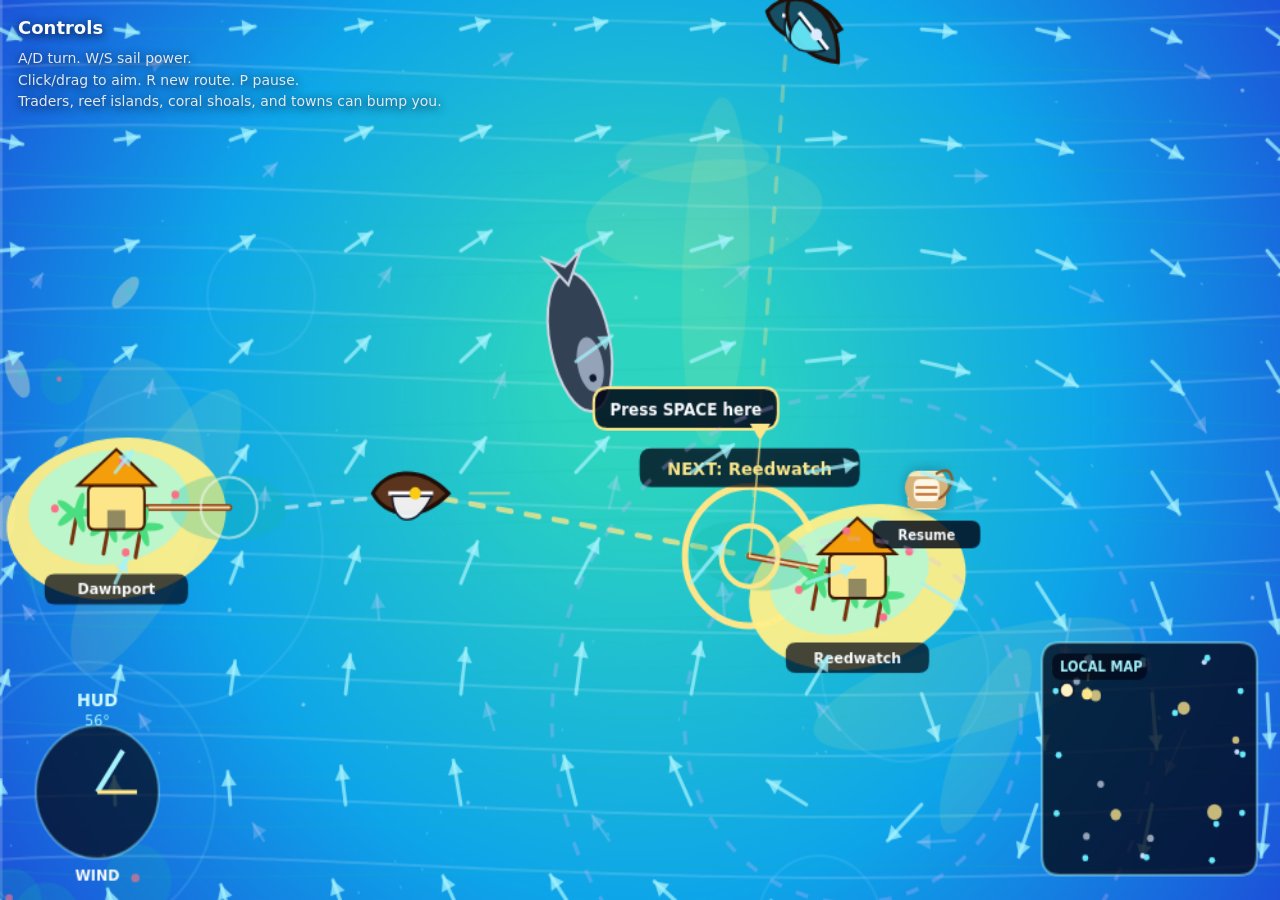
==== commit 2f2a8fe2: "latest working version" ====
--- a/projects/Against the Wind/index.html
+++ b/projects/Against the Wind/index.html
@@ -32,8 +32,8 @@
 var ui={};
 var st,keys={},mouse=false,last=performance.now(),peerPlayers={},playerId='p'+Math.random().toString(36).slice(2),mpChannel=null;
 var SPECIAL_DOCKS={
-Reedwatch:{kind:'resume',label:'Resume',icon:'scroll',url:window.SAILING_RESUME_URL||new URL('resume.html',location.href).href},
-Northgate:{kind:'portfolio',label:'Portfolio',icon:'painting',url:window.SAILING_PORTFOLIO_URL||new URL('portfolio.html',location.href).href}
+Reedwatch:{kind:'resume',label:'Resume',icon:'scroll',url:'../resume/index.html'},
+Northgate:{kind:'portfolio',label:'Portfolio',icon:'painting',url:'../portfolio/Jackie%20Gao%20Portfolio.pdf'}
 };
 try{if(window.BroadcastChannel){mpChannel=new BroadcastChannel('against_wind_archipelago');mpChannel.onmessage=function(ev){var m=ev.data;if(!m||m.id===playerId)return;peerPlayers[m.id]={id:m.id,x:m.x,y:m.y,angle:m.angle,name:m.name||'Sailor',routeIndex:m.routeIndex||0,lastSeen:performance.now()/1000};};}}catch(e){mpChannel=null;}
 function clamp(v,a,b){return Math.max(a,Math.min(b,v));}
@@ -152,7 +152,7 @@
 drawTownIcon(t);
 drawDockPrompt(t);
 ctx.restore();}
-function drawTownIcon(t){var s=SPECIAL_DOCKS[t.name];if(!s)return;ctx.save();var bob=Math.sin(st.time*3+t.x*.01)*4,ix=t.x+54,iy=t.y-58+bob;if(s.icon==='scroll'){ctx.translate(ix,iy);ctx.shadowColor='rgba(15,23,42,.35)';ctx.shadowBlur=10;ctx.fillStyle='#f6e7bd';rr(-15,-14,30,28,8);ctx.fill();ctx.shadowBlur=0;ctx.fillStyle='#d6b37a';ctx.beginPath();ctx.moveTo(-14,-10);ctx.quadraticCurveTo(-20,-2,-14,6);ctx.quadraticCurveTo(-18,13,-8,13);ctx.lineTo(8,13);ctx.quadraticCurveTo(18,13,14,6);ctx.quadraticCurveTo(20,-2,14,-10);ctx.fill();ctx.fillStyle='#fff7e6';rr(-10,-8,20,16,5);ctx.fill();ctx.strokeStyle='#b45309';ctx.lineWidth=1.5;ctx.beginPath();ctx.moveTo(-8,-2);ctx.lineTo(8,-2);ctx.moveTo(-8,3);ctx.lineTo(8,3);ctx.stroke();ctx.strokeStyle='#8b5a2b';ctx.lineWidth=2;ctx.beginPath();ctx.moveTo(8,-12);ctx.quadraticCurveTo(18,-18,20,-8);ctx.quadraticCurveTo(18,2,10,6);ctx.stroke();}else{ctx.translate(ix,iy);ctx.shadowColor='rgba(15,23,42,.35)';ctx.shadowBlur=10;ctx.fillStyle='#8b5e34';rr(-20,-16,40,32,6);ctx.fill();ctx.shadowBlur=0;ctx.fillStyle='#d4a373';rr(-15,-11,30,22,4);ctx.fill();ctx.strokeStyle='#f8fafc';ctx.lineWidth=1.5;ctx.beginPath();ctx.moveTo(-12,8);ctx.lineTo(-8,-1);ctx.lineTo(-2,5);ctx.lineTo(4,-6);ctx.lineTo(12,4);ctx.stroke();ctx.fillStyle='#fef3c7';ctx.beginPath();ctx.arc(8,-5,3,0,Math.PI*2);ctx.fill();ctx.fillStyle='#7c2d12';ctx.strokeStyle='#fbbf24';ctx.lineWidth=1.5;ctx.strokeRect(-19,-15,38,30);ctx.strokeRect(-14,-10,28,20);ctx.font='900 8px Georgia,serif';ctx.textAlign='center';ctx.fillText('portfolio',0,18);}if(Math.hypot(st.pos.x-t.dockX,st.pos.y-t.dockY)<110){ctx.fillStyle='rgba(2,6,23,.78)';rr(-52,22,104,20,7);ctx.fill();ctx.fillStyle='#f8fafc';ctx.font='800 10px system-ui';ctx.textAlign='center';ctx.fillText(s.label.toLowerCase(),0,36);ctx.fillText('open',0,48);}ctx.restore();}
+function drawTownIcon(t){var s=SPECIAL_DOCKS[t.name];if(!s)return;ctx.save();var bob=Math.sin(st.time*3+t.x*.01)*4,ix=t.x+54,iy=t.y-58+bob;if(s.icon==='scroll'){ctx.translate(ix,iy);ctx.shadowColor='rgba(15,23,42,.35)';ctx.shadowBlur=10;ctx.fillStyle='#f6e7bd';rr(-15,-14,30,28,8);ctx.fill();ctx.shadowBlur=0;ctx.fillStyle='#d6b37a';ctx.beginPath();ctx.moveTo(-14,-10);ctx.quadraticCurveTo(-20,-2,-14,6);ctx.quadraticCurveTo(-18,13,-8,13);ctx.lineTo(8,13);ctx.quadraticCurveTo(18,13,14,6);ctx.quadraticCurveTo(20,-2,14,-10);ctx.fill();ctx.fillStyle='#fff7e6';rr(-10,-8,20,16,5);ctx.fill();ctx.strokeStyle='#b45309';ctx.lineWidth=1.5;ctx.beginPath();ctx.moveTo(-8,-2);ctx.lineTo(8,-2);ctx.moveTo(-8,3);ctx.lineTo(8,3);ctx.stroke();ctx.strokeStyle='#8b5a2b';ctx.lineWidth=2;ctx.beginPath();ctx.moveTo(8,-12);ctx.quadraticCurveTo(18,-18,20,-8);ctx.quadraticCurveTo(18,2,10,6);ctx.stroke();}else{ctx.translate(ix,iy);ctx.shadowColor='rgba(15,23,42,.35)';ctx.shadowBlur=10;ctx.fillStyle='#8b5e34';rr(-20,-16,40,32,6);ctx.fill();ctx.shadowBlur=0;ctx.fillStyle='#d4a373';rr(-15,-11,30,22,4);ctx.fill();ctx.strokeStyle='#f8fafc';ctx.lineWidth=1.5;ctx.beginPath();ctx.moveTo(-12,8);ctx.lineTo(-8,-1);ctx.lineTo(-2,5);ctx.lineTo(4,-6);ctx.lineTo(12,4);ctx.stroke();ctx.fillStyle='#fef3c7';ctx.beginPath();ctx.arc(8,-5,3,0,Math.PI*2);ctx.fill();ctx.fillStyle='#7c2d12';ctx.strokeStyle='#fbbf24';ctx.lineWidth=1.5;ctx.strokeRect(-19,-15,38,30);ctx.strokeRect(-14,-10,28,20);}ctx.fillStyle='rgba(2,6,23,.82)';rr(-42,22,84,20,7);ctx.fill();ctx.fillStyle='#f8fafc';ctx.font='800 10px system-ui';ctx.textAlign='center';ctx.fillText(s.label,0,36);ctx.restore();}
 function drawDockPrompt(t){if(t.name!=='Reedwatch'||st.reedPromptDone)return;var dDock=Math.hypot(st.pos.x-t.dockX,st.pos.y-t.dockY);var bob=Math.sin(st.time*6+t.x*.02)*7,px=t.x-134,py=t.y-118+bob,dPrompt=Math.hypot(st.pos.x-px,st.pos.y-py);if(dDock<150||dPrompt<90){st.reedPromptDone=true;return;}ctx.save();ctx.translate(px,py);ctx.fillStyle='rgba(2,6,23,.86)';rr(-72,-16,144,30,11);ctx.fill();ctx.strokeStyle='#fde68a';ctx.lineWidth=2;ctx.stroke();ctx.fillStyle='#f8fafc';ctx.font='900 12px system-ui';ctx.textAlign='center';ctx.fillText('Press SPACE here',0,4);ctx.fillStyle='#fde68a';ctx.beginPath();ctx.moveTo(58,22);ctx.lineTo(66,10);ctx.lineTo(50,10);ctx.closePath();ctx.fill();ctx.beginPath();ctx.moveTo(58,22);ctx.lineTo(t.dockX-px,t.dockY-py);ctx.strokeStyle='rgba(253,230,138,.75)';ctx.lineWidth=1.5;ctx.stroke();ctx.restore();}
 function drawWindSight(){ctx.save();cores(st.time).forEach(function(s){ctx.strokeStyle=s.spin>0?'rgba(216,180,254,.28)':'rgba(125,211,252,.26)';ctx.lineWidth=3;ctx.setLineDash([10,12]);ctx.beginPath();ctx.arc(s.x,s.y,s.r*.28,0,Math.PI*2);ctx.stroke();ctx.beginPath();ctx.arc(s.x,s.y,s.r*.5,0,Math.PI*2);ctx.stroke();});ctx.setLineDash([]);var sx=Math.floor(st.cam.x/90)*90-90,ex=st.cam.x+VIEW_W+120,sy=Math.floor(st.cam.y/80)*80-80,ey=st.cam.y+VIEW_H+120,i=0;for(var y=sy;y<=ey;y+=80)for(var x=sx;x<=ex;x+=90){drawArrow(x,y,windAt(x,y,st.time),false);if(i%3===0)drawArrow(x+26,y+26,windAt(x,y,st.time,6),true);i++;}ctx.restore();}
 function drawArrow(x,y,w,ghost){var len=ghost?24:32,a=ghost?.25:.74,x2=x+w.x*len*w.strength,y2=y+w.y*len*w.strength;ctx.save();ctx.globalAlpha=a;ctx.strokeStyle=ghost?'#ddd6fe':'#a5f3fc';ctx.fillStyle=ctx.strokeStyle;ctx.lineWidth=ghost?2:2.8;ctx.lineCap='round';ctx.beginPath();ctx.moveTo(x,y);ctx.lineTo(x2,y2);ctx.stroke();ctx.beginPath();ctx.moveTo(x2,y2);ctx.lineTo(x2-w.x*10-w.y*6,y2-w.y*10+w.x*6);ctx.lineTo(x2-w.x*10+w.y*6,y2-w.y*10-w.x*6);ctx.closePath();ctx.fill();ctx.restore();}
@@ -171,7 +171,7 @@
 function openSpecialDock(t){var s=SPECIAL_DOCKS[t.name];if(!s)return false;st.anchored=true;st.anchorTown=t.name;st.pos.x=t.dockX;st.pos.y=t.dockY;st.headingAngle=Math.atan2(t.dockY-t.y,t.dockX-t.x);st.speed=0;st.sailPower=0;st.message='Anchored at '+t.name+'. Opening '+s.label.toLowerCase()+'.';st.messageTimer=4;msg('Anchored at '+t.name+'.','#86efac');window.open(s.url,'_blank','noopener');return true;}
 function handleSpace(){if(st.anchored)return true;var t=specialDockAt(st.pos.x,st.pos.y);if(t){openSpecialDock(t);return true;}return false;}
 function loop(now){var dt=Math.min((now-last)/1000,.04);last=now;update(dt);draw();updateUI();requestAnimationFrame(loop);}
-window.addEventListener('keydown',function(e){var k=e.key.toLowerCase();if(k===' '||e.code==='Space'){e.preventDefault();if(!e.repeat)handleSpace();return;}if(st.anchored&&k==='w'){st.anchored=false;st.anchorTown=null;st.sailPower=.6;st.speedState='Running';st.message='Anchor up.';st.messageTimer=2;msg('Anchor up.','#86efac');keys[k]=true;return;}keys[k]=true;if(k==='p')st.paused=!st.paused;if(k==='r')reset();});window.addEventListener('keyup',function(e){keys[e.key.toLowerCase()]=false;});canvas.addEventListener('mousedown',function(e){mouse=true;aim(screen(e.clientX,e.clientY));});canvas.addEventListener('mousemove',function(e){if(mouse)aim(screen(e.clientX,e.clientY));});window.addEventListener('mouseup',function(){mouse=false;});
+window.addEventListener('keydown',function(e){var k=e.key.toLowerCase();if(k===' '||e.code==='Space'){e.preventDefault();if(!e.repeat)handleSpace();return;}if(st.anchored&&k==='w'){st.anchored=false;st.anchorTown=null;st.sailPower=.6;st.speedState='Running';st.message='Anchor up.';st.messageTimer=2;msg('Anchor up.','#86efac');keys[k]=true;return;}keys[k]=true;if(k==='p')st.paused=!st.paused;if(k==='r')reset();});window.addEventListener('keyup',function(e){keys[e.key.toLowerCase()]=false;});canvas.addEventListener('mousedown',function(e){mouse=true;if(st.anchored){st.anchored=false;st.anchorTown=null;st.sailPower=.6;st.speedState='Running';st.message='Anchor up.';st.messageTimer=2;msg('Anchor up.','#86efac');}aim(screen(e.clientX,e.clientY));});canvas.addEventListener('mousemove',function(e){if(mouse)aim(screen(e.clientX,e.clientY));});window.addEventListener('mouseup',function(){mouse=false;});
 reset();requestAnimationFrame(loop);
 })();
 </script>
